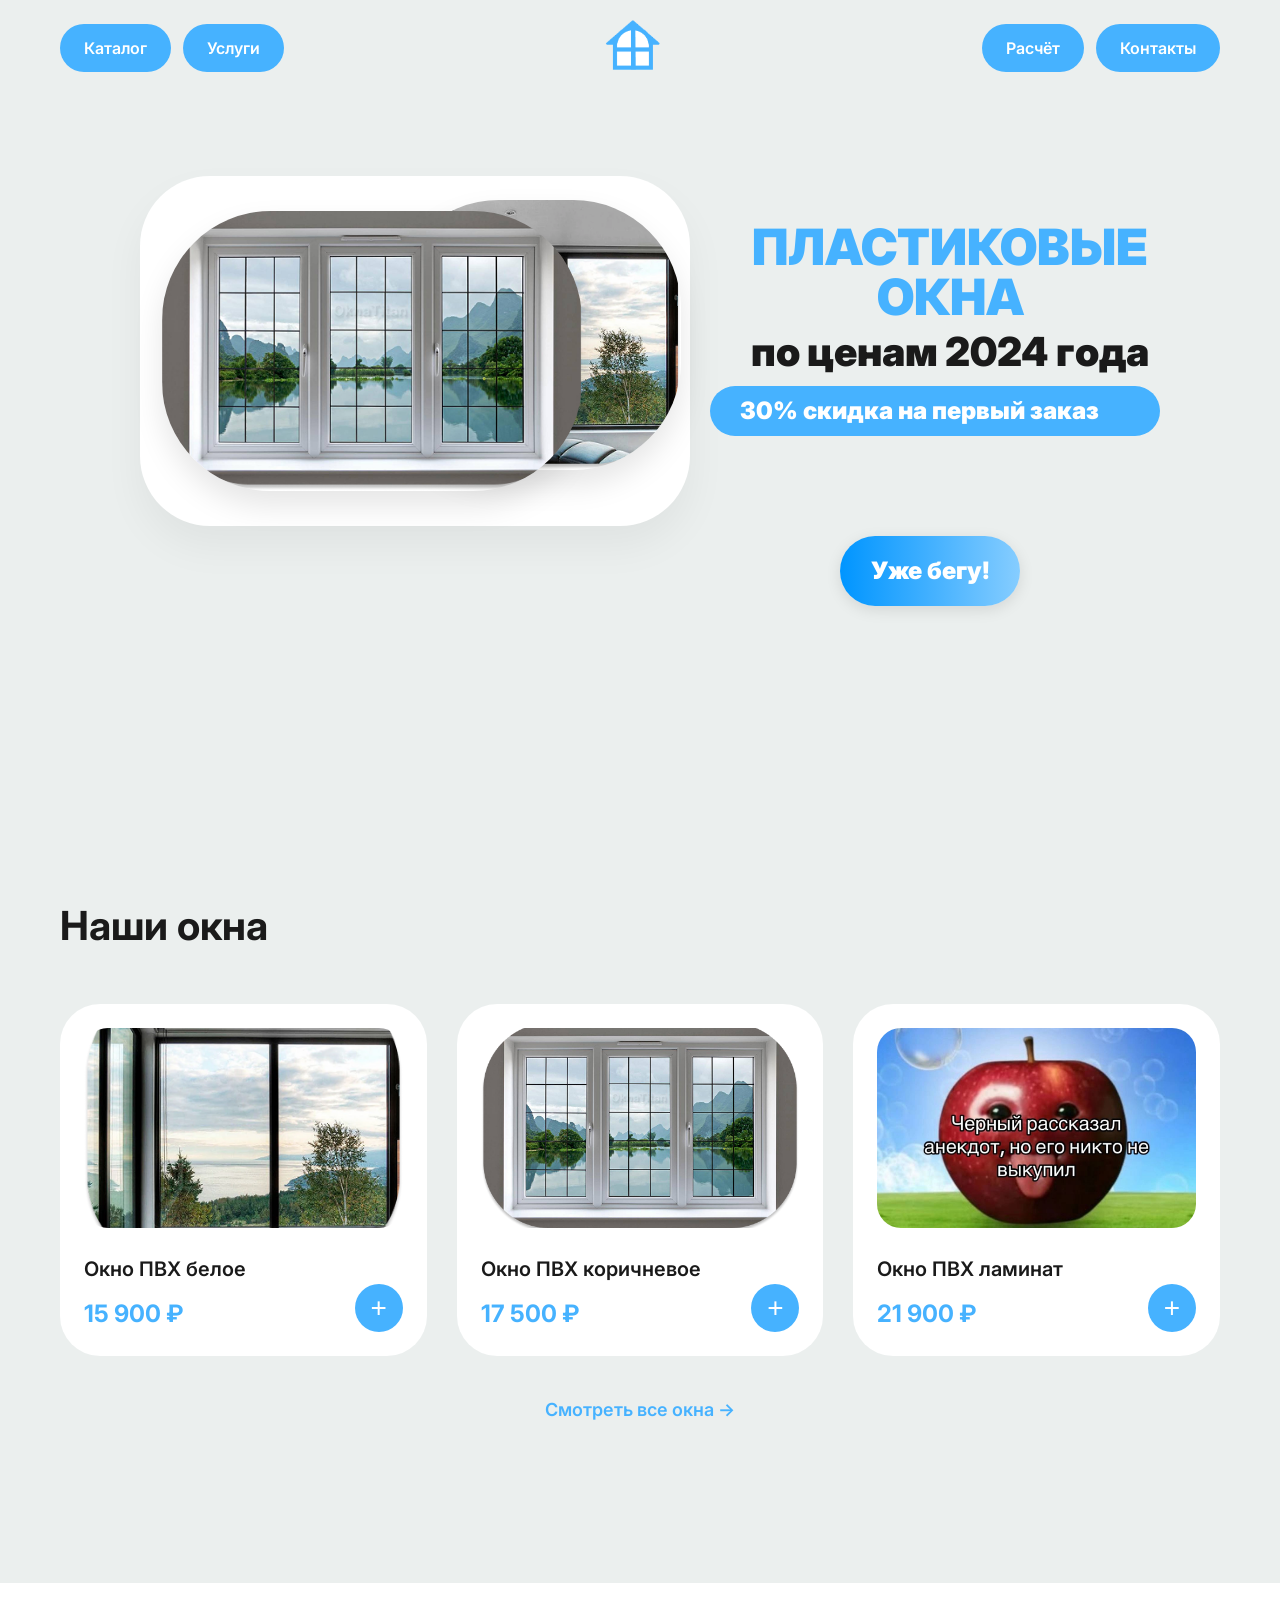
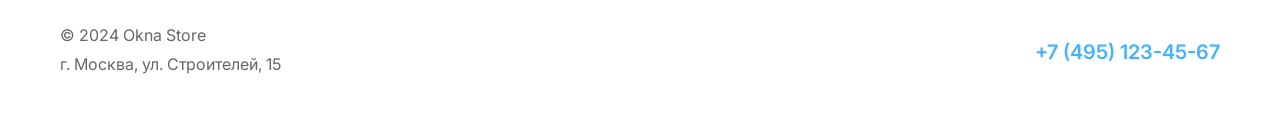
==== index.html @ 877cb143 "feat: fucking frontend" ====
<!DOCTYPE html>
<html lang="ru">
<head>
    <meta charset="UTF-8">
    <meta name="viewport" content="width=device-width, initial-scale=1.0">
    <title>Okna Store - пластиковые окна</title>
    <link rel="preconnect" href="https://fonts.googleapis.com">
    <link rel="preconnect" href="https://fonts.gstatic.com" crossorigin>
    <link href="https://fonts.googleapis.com/css2?family=Inter:wght@400;600;700&display=swap" rel="stylesheet">
    <link rel="stylesheet" href="css/style.css">
</head>
<body>
    <div class="page">
        <!-- Шапка сайта -->
        <header class="header">
            <div class="container">
                <nav class="nav">
                    <div class="nav-left">
                        <a href="/catalog.html" class="nav-btn">Каталог</a>
                        <a href="/services.html" class="nav-btn">Услуги</a>
                    </div>

                    <div class="logo">
                        <img src="images/logo.png" alt="Okna Store">
                    </div>

                    <div class="nav-right">
                        <a href="/calculator.html" class="nav-btn">Расчёт</a>
                        <a href="/contacts.html" class="nav-btn">Контакты</a>
                    </div>
                </nav>
            </div>
        </header>

<main>
    <!-- Первый экран -->
    <section class="hero">
        <div class="container">
            <!-- Белый контейнер с фото -->
            <div class="hero-content">
                <div class="hero-images">
                    <div class="image-stack">
                        <img src="images/window-2.jpg" alt="Окно" class="image image-front">
                        <img src="images/window-1.jpg" alt="Окно интерьер" class="image image-back">
                    </div>
                </div>
            </div>

            <!-- Невидимый блок для текста -->
                <div class="hero-text">
                    <h1 class="hero-title">ПЛАСТИКОВЫЕ<br>ОКНА</h1>
                    <p class="hero-subtitle">по ценам 2024 года</p>
                </div>

                <!-- Отдельный блок для кнопки -->
                    <div class="promo-block">
                        <div class="promo-badge">30% скидка на первый заказ</div>
                </div>
                    <a href="#" class="promo-btn">Уже бегу!</a>
            </div>
    </section>

            <!-- Каталог товаров -->
            <section class="catalog">
                <div class="container">
                    <h2 class="section-title">Наши окна</h2>

                    <div class="catalog-grid">
                        <!-- Карточка 1 -->
                        <div class="product-card">
                            <img src="images/window-1.jpg" alt="Окно 1" class="product-img">
                            <h3 class="product-title">Окно ПВХ белое</h3>
                            <p class="product-price">15 900 ₽</p>
                            <button class="product-add">+</button>
                        </div>

                        <!-- Карточка 2 -->
                        <div class="product-card">
                            <img src="images/window-2.jpg" alt="Окно 2" class="product-img">
                            <h3 class="product-title">Окно ПВХ коричневое</h3>
                            <p class="product-price">17 500 ₽</p>
                            <button class="product-add">+</button>
                        </div>

                        <!-- Карточка 3 -->
                        <div class="product-card">
                            <img src="images/window-3.jpg" alt="Окно 3" class="product-img">
                            <h3 class="product-title">Окно ПВХ ламинат</h3>
                            <p class="product-price">21 900 ₽</p>
                            <button class="product-add">+</button>
                        </div>
                    </div>

                    <div class="catalog-footer">
                        <a href="/catalog" class="btn-link">Смотреть все окна →</a>
                    </div>
                </div>
            </section>
        </main>

        <!-- Подвал -->
        <footer class="footer">
            <div class="container">
                <div class="footer-content">
                    <div class="footer-info">
                        <p>© 2024 Okna Store</p>
                        <p>г. Москва, ул. Строителей, 15</p>
                    </div>
                    <div class="footer-phone">
                        <a href="tel:+74951234567">+7 (495) 123-45-67</a>
                    </div>
                </div>
            </div>
        </footer>
    </div>

    <script src="js/main.js"></script>
</body>
</html>
---- css/style.css ----
/* Основные переменные */
:root {
    --bg-color: #EBEFEE;
    --accent: #46B2FF;
    --text: #1A1A1A;
    --white: #FFFFFF;
    --gray-light: #F5F5F5;

    --border-radius-lg: 40px;
    --border-radius-md: 24px;
    --border-radius-sm: 16px;

    --font-main: 'Inter', sans-serif;
}

/* Базовые сбросы */
* {
    margin: 0;
    padding: 0;
    box-sizing: border-box;
}

body {
    font-family: var(--font-main);
    background-color: var(--bg-color);
    color: var(--text);
    line-height: 1.5;
}

.container {
    max-width: 1200px;
    margin: 0 auto;
    padding: 0 20px;
}

/* Шапка */
.header {
    padding: 20px 0;
}

.nav {
    display: flex;
    align-items: center;
    justify-content: space-between;
    gap: 40px;
}

.nav-left, .nav-right {
    display: flex;
    gap: 12px;
}

.nav-btn {
    background: var(--accent);
    color: white;
    text-decoration: none;
    padding: 12px 24px;
    border-radius: 100px;
    font-weight: 600;
    font-size: 16px;
    transition: opacity 0.2s;
}

.nav-btn:hover {
    opacity: 0.9;
}

.logo img {
    height: 50px;
    width: auto;
}

/* Активная кнопка навигации */
.nav-btn.active {
    background: #2a8ad4;
    box-shadow: 0 4px 10px rgba(70, 178, 255, 0.3);
}

/* ========== ПЕРВЫЙ ЭКРАН (исправленный) ========== */
.hero {
    padding: 60px 0;
    position: relative;
    overflow: hidden;
}

.hero .container {
    position: relative;
    display: flex;
    justify-content: space-between;
    align-items: center;
    min-height: 600px;
}

/* Белый контейнер для фото */
.hero-content {
    position: absolute;
    right: 550px;
    top: 20px;
    width: 683px;
    height: 411px;
    background: var(--white);
    border-radius: 86px;
    padding: 0;
    display: flex;
    align-items: center;
    justify-content: center;
    box-shadow: 0 20px 40px rgba(0,0,0,0.05);
}

/* Блок с фото */
.hero-images {
    position: relative;
    width: 100%;
    height: 100%;
}

.image-stack {
    position: relative;
    width: 100%;
    height: 100%;

}

.image {
    position: absolute;
    border-radius: 109px;
    object-fit: cover;
    box-shadow: 0 15px 30px rgba(0,0,0,0.1);
}

/* Верхнее фото */
.image-front {
    width: 519px;
    height: 339px;
    top: 50%;
    left: 65%;
    transform: translate(-80%, -50%);
    z-index: 2;
    border-radius: 109px;
}

/* Нижнее фото */
.image-back {
    width: 358px;
    height: 333px;
    top: 30%;
    left: 35%;
    transform: translate(20%, -30%);
    z-index: 1;
    border-radius: 108px;
}

/* Текстовая часть */
.hero-text {
    position: absolute;
    right: -10px;
    top: 20%; /* Изменил с 50% на 30% чтобы поднять выше */
    transform: translateY(-30%); /* Соответственно меняем transform */
    width: 600px;
    display: flex;
    flex-direction: column;
    align-items: center; /* По центру невидимого контейнера */
    text-align: center
}

.hero-title {
    font-family: 'Inter', sans-serif;
    font-weight: 900;
    font-size: 50px !important; /* Пиздатый большой шрифт */
    line-height: 1;
    color: var(--accent);
    margin-bottom: 10px;
    text-transform: uppercase;
    width: 100%;
    white-space: nowrap; /* В одну строку */
}

.hero-subtitle {
    font-family: 'Inter', sans-serif;
    font-weight: 900;
    font-size: 40px !important; /* Принудительно */
    line-height: 1;
    color: var(--text);
    margin-bottom: 30px;
    width: 100%;
}

.promo-block {
    position: absolute;
    right: 80px; /* Теперь работает! */
    top: 230px; /* Подвинь как хочешь */
    background: var(--accent);
    border-radius: 74px;
    padding: 0 30px;
    display: flex;
    align-items: center;
    justify-content: space-between;
    width: 539px;
    height: 56px;
}
.promo-badge {
    color: white;
    font-family: 'Inter', sans-serif;
    font-weight: 900;
    font-size: 32px;
    line-height: 1;
    white-space: nowrap;
}

.promo-btn {
    position: absolute;  /* ← ЭТО ДОБАВИТЬ! */
    display: flex;
    align-items: center;
    justify-content: center;
    background: linear-gradient(90deg, #0095FF 0%, #46B2FF 53%, #86CDFF 100%);
    color: white;
    text-decoration: none;
    width: 233px;
    height: 87px;
    border-radius: 62.5px;
    font-family: 'Inter', sans-serif;
    font-weight: 900;
    font-size: 32px;
    line-height: 1;
    margin-right: -30px;
    transition: all 0.3s ease;
    box-shadow: 0 4px 15px rgba(0,0,0,0.1);
    right: 250px;  /* Значение в пикселях, а не в процентах */
    top: 380px;   /* Добавь и top чтобы двигать по вертикали */
}

.promo-btn:hover {
    transform: scale(1.02);
    box-shadow: 0 6px 20px rgba(70, 178, 255, 0.3);
}

/* ========== КАТАЛОГ ========== */
.catalog {
    padding: 80px 0;
}

.section-title {
    font-size: 40px;
    font-weight: 700;
    margin-bottom: 48px;
}

.catalog-grid {
    display: grid;
    grid-template-columns: repeat(3, 1fr);
    gap: 30px;
    margin-bottom: 40px;
}

/* Карточка товара */
.product-card {
    background: white;
    border-radius: var(--border-radius-lg);
    padding: 24px;
    position: relative;
    transition: transform 0.2s;
}

.product-card:hover {
    transform: translateY(-5px);
}

.product-img {
    width: 100%;
    height: 200px;
    object-fit: cover;
    border-radius: var(--border-radius-md);
    margin-bottom: 20px;
}

.product-title {
    font-size: 20px;
    font-weight: 600;
    margin-bottom: 12px;
}

.product-price {
    font-size: 24px;
    font-weight: 700;
    color: var(--accent);
    margin-bottom: 0;
}

.product-add {
    position: absolute;
    bottom: 24px;
    right: 24px;
    width: 48px;
    height: 48px;
    border-radius: 50%;
    background: var(--accent);
    color: white;
    border: none;
    font-size: 28px;
    font-weight: 400;
    cursor: pointer;
    display: flex;
    align-items: center;
    justify-content: center;
    transition: background 0.2s;
}

.product-add:hover {
    background: #2a8ad4;
}

.catalog-footer {
    text-align: center;
}

.btn-link {
    color: var(--accent);
    text-decoration: none;
    font-weight: 600;
    font-size: 18px;
}

/* ========== ФИЛЬТРЫ ========== */
.filters {
    background: white;
    border-radius: var(--border-radius-lg);
    padding: 30px;
    margin-bottom: 40px;
}

.filters-grid {
    display: grid;
    grid-template-columns: repeat(auto-fit, minmax(250px, 1fr));
    gap: 30px;
}

.filter-group {
    display: flex;
    flex-direction: column;
    gap: 15px;
}

.filter-label {
    font-weight: 600;
    font-size: 18px;
}

.filter-options {
    display: flex;
    flex-direction: column;
    gap: 10px;
}

.filter-checkbox {
    display: flex;
    align-items: center;
    gap: 10px;
    cursor: pointer;
}

.filter-checkbox input[type="checkbox"] {
    width: 20px;
    height: 20px;
    accent-color: var(--accent);
}

.price-range {
    display: flex;
    flex-direction: column;
    gap: 15px;
}

.price-slider {
    width: 100%;
    height: 5px;
    -webkit-appearance: none;
    background: var(--bg-color);
    border-radius: 5px;
}

.price-slider::-webkit-slider-thumb {
    -webkit-appearance: none;
    width: 20px;
    height: 20px;
    background: var(--accent);
    border-radius: 50%;
    cursor: pointer;
}

.price-values {
    display: flex;
    justify-content: space-between;
    font-weight: 600;
}

/* ========== УСЛУГИ ========== */
.services-grid {
    display: grid;
    grid-template-columns: repeat(auto-fit, minmax(280px, 1fr));
    gap: 30px;
    margin: 50px 0;
}

.service-card {
    background: white;
    border-radius: var(--border-radius-lg);
    padding: 40px 30px;
    text-align: center;
    transition: transform 0.3s;
}

.service-card:hover {
    transform: translateY(-10px);
}

.service-icon {
    font-size: 64px;
    margin-bottom: 20px;
}

.service-title {
    font-size: 24px;
    font-weight: 700;
    margin-bottom: 15px;
}

.service-desc {
    color: #666;
    margin-bottom: 25px;
    line-height: 1.6;
}

.service-btn {
    background: var(--accent);
    color: white;
    border: none;
    padding: 12px 30px;
    border-radius: 100px;
    font-weight: 600;
    cursor: pointer;
    transition: opacity 0.2s;
}

.service-btn:hover {
    opacity: 0.9;
}

/* ========== ПРЕИМУЩЕСТВА ========== */
.advantages {
    margin: 80px 0;
}

.advantages-grid {
    display: grid;
    grid-template-columns: repeat(auto-fit, minmax(250px, 1fr));
    gap: 40px;
    margin-top: 40px;
}

.advantage-item {
    text-align: center;
}

.advantage-number {
    font-size: 72px;
    font-weight: 700;
    color: var(--accent);
    opacity: 0.3;
    line-height: 1;
    margin-bottom: 20px;
}

.advantage-item h3 {
    font-size: 24px;
    margin-bottom: 10px;
}

.advantage-item p {
    color: #666;
}

/* ========== ЗАГОЛОВКИ СТРАНИЦ ========== */
.page-title {
    font-size: 48px;
    font-weight: 700;
    margin-bottom: 20px;
    color: var(--text);
}

.page-subtitle {
    font-size: 24px;
    color: #666;
    margin-bottom: 40px;
}

/* ========== ФОРМА ЗАКАЗА ========== */
.order-form {
    position: fixed;
    top: 0;
    left: 0;
    right: 0;
    bottom: 0;
    background: rgba(0, 0, 0, 0.5);
    display: flex;
    align-items: center;
    justify-content: center;
    z-index: 1000;
}

.order-card {
    background: white;
    border-radius: var(--border-radius-lg);
    padding: 40px;
    max-width: 500px;
    width: 90%;
    position: relative;
}

.order-title {
    font-size: 32px;
    font-weight: 700;
    margin-bottom: 10px;
}

.order-subtitle {
    color: #666;
    margin-bottom: 30px;
}

.close-btn {
    position: absolute;
    top: 20px;
    right: 20px;
    background: none;
    border: none;
    font-size: 32px;
    cursor: pointer;
    color: #999;
}

.close-btn:hover {
    color: var(--text);
}

/* ========== КОНТАКТЫ ========== */
.contacts-grid {
    display: grid;
    grid-template-columns: 1fr 1fr;
    gap: 40px;
    margin: 40px 0;
}

.contacts-info {
    display: flex;
    flex-direction: column;
    gap: 30px;
}

.info-card {
    background: white;
    border-radius: var(--border-radius-lg);
    padding: 30px;
}

.info-card h2 {
    font-size: 24px;
    margin-bottom: 20px;
}

.info-card p {
    margin-bottom: 15px;
    display: flex;
    align-items: center;
    gap: 10px;
}

.info-card a {
    color: var(--accent);
    text-decoration: none;
}

.info-card a:hover {
    text-decoration: underline;
}

/* ========== ФОРМЫ ========== */
.contact-form {
    background: white;
    border-radius: var(--border-radius-lg);
    padding: 30px;
}

.form-row {
    margin-bottom: 20px;
}

.form-input,
.form-textarea,
.form-select {
    width: 100%;
    padding: 15px;
    border: 2px solid var(--bg-color);
    border-radius: var(--border-radius-md);
    font-family: var(--font-main);
    font-size: 16px;
    transition: border-color 0.2s;
}

.form-input:focus,
.form-textarea:focus,
.form-select:focus {
    outline: none;
    border-color: var(--accent);
}

.form-textarea {
    resize: vertical;
    min-height: 100px;
}

.submit-btn {
    background: var(--accent);
    color: white;
    border: none;
    padding: 15px 40px;
    border-radius: 100px;
    font-weight: 600;
    font-size: 16px;
    cursor: pointer;
    width: 100%;
    transition: opacity 0.2s;
}

.submit-btn:hover {
    opacity: 0.9;
}

/* ========== КАЛЬКУЛЯТОР ========== */
.calculator-card {
    background: white;
    border-radius: var(--border-radius-lg);
    padding: 40px;
    max-width: 800px;
    margin: 40px auto;
}

.calculator-title {
    font-size: 36px;
    font-weight: 700;
    margin-bottom: 40px;
    text-align: center;
}

.calculator-form {
    display: flex;
    flex-direction: column;
    gap: 30px;
}

.form-grid {
    display: grid;
    grid-template-columns: repeat(2, 1fr);
    gap: 20px;
}

.full-width {
    grid-column: span 2;
}

.options-grid {
    display: grid;
    grid-template-columns: repeat(auto-fit, minmax(200px, 1fr));
    gap: 15px;
}

.option-checkbox {
    display: flex;
    align-items: center;
    gap: 10px;
    cursor: pointer;
}

.calculator-result {
    background: var(--bg-color);
    border-radius: var(--border-radius-md);
    padding: 30px;
    display: flex;
    justify-content: space-between;
    align-items: center;
    flex-wrap: wrap;
    gap: 20px;
}

.result-price {
    display: flex;
    flex-direction: column;
}

.result-label {
    font-size: 18px;
    color: #666;
}

.result-value {
    font-size: 48px;
    font-weight: 700;
    color: var(--accent);
}

.result-btn {
    background: var(--accent);
    color: white;
    border: none;
    padding: 15px 40px;
    border-radius: 100px;
    font-weight: 600;
    font-size: 18px;
    cursor: pointer;
    transition: opacity 0.2s;
}

.result-btn:hover {
    opacity: 0.9;
}

/* ========== ПОДВАЛ ========== */
.footer {
    background: var(--white);
    padding: 40px 0;
    margin-top: 80px;
}

.footer-content {
    display: flex;
    justify-content: space-between;
    align-items: center;
}

.footer-info p {
    margin-bottom: 5px;
    color: #666;
}

.footer-phone a {
    color: var(--accent);
    text-decoration: none;
    font-size: 20px;
    font-weight: 600;
}

/* ========== АДАПТИВНОСТЬ ========== */
@media (max-width: 1400px) {
    .hero-content {
        width: 550px;
        height: 350px;
        border-radius: 70px;
    }

    .image-front {
        width: 420px;
        height: 280px;
    }

    .image-back {
        width: 290px;
        height: 270px;
    }

    .hero-title {
        font-size: 32px;
    }

    .hero-subtitle {
        font-size: 44px;
    }

    .promo-block {
        width: 450px;
        height: 50px;
    }

    .promo-badge {
        font-size: 24px;
    }

    .promo-btn {
        width: 180px;
        height: 70px;
        font-size: 24px;
    }
}

@media (max-width: 1024px) {
    .hero .container {
        flex-direction: column;
        align-items: flex-start;
    }

    .hero-content {
        position: relative;
        left: 0;
        top: 0;
        width: 100%;
        height: auto;
        aspect-ratio: 683/411;
        margin-bottom: 30px;
    }

    .hero-text {
        position: relative;
        right: auto;
        top: auto;
        transform: none;
        text-align: center;
        width: 100%;
    }

    .promo-block {
        margin: 0 auto;
    }
}

@media (max-width: 768px) {
    .contacts-grid,
    .form-grid {
        grid-template-columns: 1fr;
    }

    .full-width {
        grid-column: span 1;
    }

    .calculator-result {
        flex-direction: column;
        text-align: center;
    }

    .page-title {
        font-size: 36px;
    }

    .page-subtitle {
        font-size: 20px;
    }

    .catalog-grid {
        grid-template-columns: 1fr;
    }

    .nav {
        flex-wrap: wrap;
        justify-content: center;
    }

    .image-front {
        width: 80%;
        height: auto;
    }

    .image-back {
        width: 60%;
        height: auto;
    }

    .hero-title {
        font-size: 28px;
    }

    .hero-subtitle {
        font-size: 36px;
        white-space: normal;
    }

    .promo-block {
        width: 100%;
        flex-direction: column;
        height: auto;
        padding: 20px;
        border-radius: 50px;
    }

    .promo-badge {
        font-size: 20px;
        margin-bottom: 15px;
        text-align: center;
    }

    .promo-btn {
        width: 100%;
        height: 60px;
        font-size: 20px;
        margin-right: 0;
    }
}
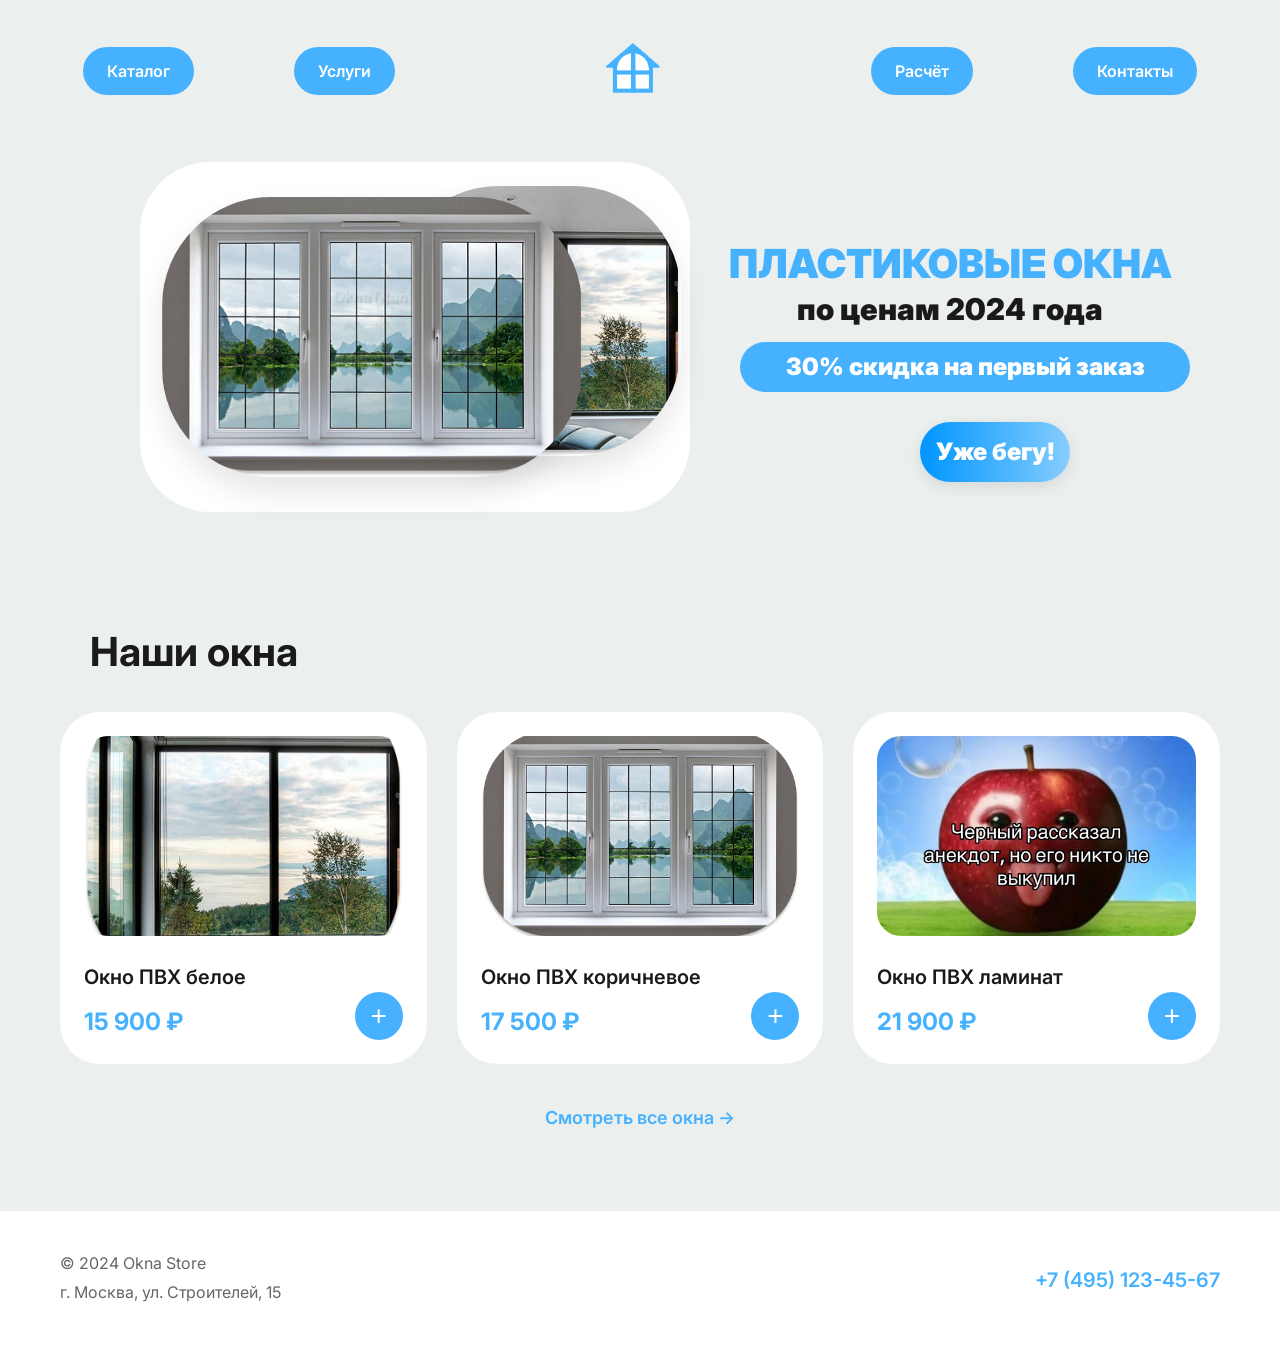
==== commit 4f1ea693: "feat: index page" ====
--- a/index.html
+++ b/index.html
@@ -48,7 +48,7 @@
 
             <!-- Невидимый блок для текста -->
                 <div class="hero-text">
-                    <h1 class="hero-title">ПЛАСТИКОВЫЕ<br>ОКНА</h1>
+                    <h1 class="hero-title">ПЛАСТИКОВЫЕ ОКНА</h1>
                     <p class="hero-subtitle">по ценам 2024 года</p>
                 </div>
 
--- a/css/style.css
+++ b/css/style.css
@@ -43,11 +43,12 @@
     align-items: center;
     justify-content: space-between;
     gap: 40px;
+    padding: 2%;
 }
 
 .nav-left, .nav-right {
     display: flex;
-    gap: 12px;
+    gap: 100px;
 }
 
 .nav-btn {
@@ -78,7 +79,6 @@
 
 /* ========== ПЕРВЫЙ ЭКРАН (исправленный) ========== */
 .hero {
-    padding: 60px 0;
     position: relative;
     overflow: hidden;
 }
@@ -88,7 +88,7 @@
     display: flex;
     justify-content: space-between;
     align-items: center;
-    min-height: 600px;
+    min-height: 450px;
 }
 
 /* Белый контейнер для фото */
@@ -104,7 +104,7 @@
     display: flex;
     align-items: center;
     justify-content: center;
-    box-shadow: 0 20px 40px rgba(0,0,0,0.05);
+
 }
 
 /* Блок с фото */
@@ -154,7 +154,7 @@
 .hero-text {
     position: absolute;
     right: -10px;
-    top: 20%; /* Изменил с 50% на 30% чтобы поднять выше */
+    top: 30%;
     transform: translateY(-30%); /* Соответственно меняем transform */
     width: 600px;
     display: flex;
@@ -164,9 +164,10 @@
 }
 
 .hero-title {
+    align-items: center;
     font-family: 'Inter', sans-serif;
     font-weight: 900;
-    font-size: 50px !important; /* Пиздатый большой шрифт */
+    font-size: 40px !important; /* Пиздатый большой шрифт */
     line-height: 1;
     color: var(--accent);
     margin-bottom: 10px;
@@ -178,7 +179,7 @@
 .hero-subtitle {
     font-family: 'Inter', sans-serif;
     font-weight: 900;
-    font-size: 40px !important; /* Принудительно */
+    font-size: 30px !important; /* Принудительно */
     line-height: 1;
     color: var(--text);
     margin-bottom: 30px;
@@ -187,22 +188,21 @@
 
 .promo-block {
     position: absolute;
-    right: 80px; /* Теперь работает! */
-    top: 230px; /* Подвинь как хочешь */
+    right: 50px; /* Теперь работает! */
+
     background: var(--accent);
     border-radius: 74px;
-    padding: 0 30px;
-    display: flex;
-    align-items: center;
-    justify-content: space-between;
-    width: 539px;
-    height: 56px;
+    padding: 0 40px;
+    display: flex;
+    align-items: center;
+    justify-content: center;
+    height: 50px;
 }
 .promo-badge {
     color: white;
     font-family: 'Inter', sans-serif;
     font-weight: 900;
-    font-size: 32px;
+    font-size: 26px;
     line-height: 1;
     white-space: nowrap;
 }
@@ -215,8 +215,8 @@
     background: linear-gradient(90deg, #0095FF 0%, #46B2FF 53%, #86CDFF 100%);
     color: white;
     text-decoration: none;
-    width: 233px;
-    height: 87px;
+    width: 200px;
+    height: 80px;
     border-radius: 62.5px;
     font-family: 'Inter', sans-serif;
     font-weight: 900;
@@ -225,8 +225,8 @@
     margin-right: -30px;
     transition: all 0.3s ease;
     box-shadow: 0 4px 15px rgba(0,0,0,0.1);
-    right: 250px;  /* Значение в пикселях, а не в процентах */
-    top: 380px;   /* Добавь и top чтобы двигать по вертикали */
+    right: 200px;  /* Значение в пикселях, а не в процентах */
+    top: 280px;   /* Добавь и top чтобы двигать по вертикали */
 }
 
 .promo-btn:hover {
@@ -235,14 +235,11 @@
 }
 
 /* ========== КАТАЛОГ ========== */
-.catalog {
-    padding: 80px 0;
-}
 
 .section-title {
     font-size: 40px;
     font-weight: 700;
-    margin-bottom: 48px;
+    padding: 30px;
 }
 
 .catalog-grid {
@@ -784,8 +781,8 @@
     }
 
     .promo-btn {
-        width: 180px;
-        height: 70px;
+        width: 150px;
+        height: 60px;
         font-size: 24px;
     }
 }
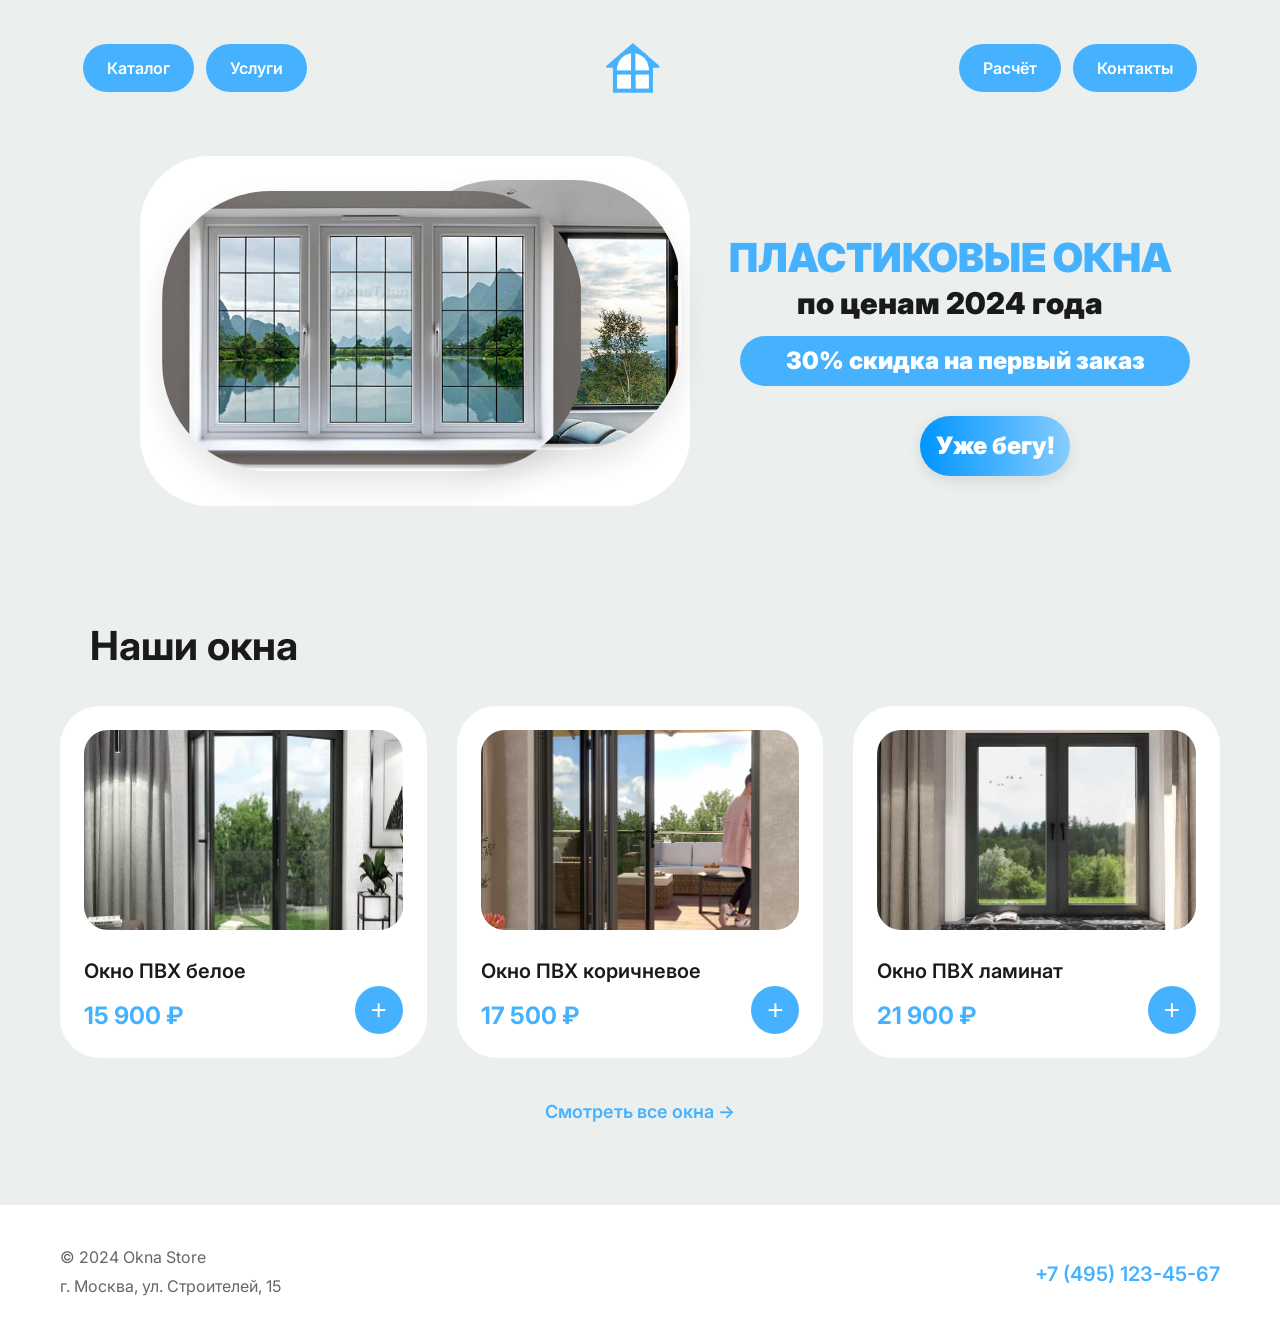
==== commit 1647a74e: "feat: base update images" ====
--- a/index.html
+++ b/index.html
@@ -68,7 +68,7 @@
                     <div class="catalog-grid">
                         <!-- Карточка 1 -->
                         <div class="product-card">
-                            <img src="images/window-1.jpg" alt="Окно 1" class="product-img">
+                            <img src="images/window-6.jpg" alt="Окно 1" class="product-img">
                             <h3 class="product-title">Окно ПВХ белое</h3>
                             <p class="product-price">15 900 ₽</p>
                             <button class="product-add">+</button>
@@ -76,7 +76,7 @@
 
                         <!-- Карточка 2 -->
                         <div class="product-card">
-                            <img src="images/window-2.jpg" alt="Окно 2" class="product-img">
+                            <img src="images/window-7.jpg" alt="Окно 2" class="product-img">
                             <h3 class="product-title">Окно ПВХ коричневое</h3>
                             <p class="product-price">17 500 ₽</p>
                             <button class="product-add">+</button>
@@ -92,7 +92,7 @@
                     </div>
 
                     <div class="catalog-footer">
-                        <a href="/catalog" class="btn-link">Смотреть все окна →</a>
+                        <a href="/catalog.html" class="btn-link">Смотреть все окна →</a>
                     </div>
                 </div>
             </section>
--- a/css/style.css
+++ b/css/style.css
@@ -1,448 +1,21 @@
-/* Основные переменные */
-:root {
-    --bg-color: #EBEFEE;
-    --accent: #46B2FF;
-    --text: #1A1A1A;
-    --white: #FFFFFF;
-    --gray-light: #F5F5F5;
+/* ========== MAIN STYLE.CSS ========== */
+/* Импорт всех модулей */
 
-    --border-radius-lg: 40px;
-    --border-radius-md: 24px;
-    --border-radius-sm: 16px;
+@import url('base.css');
+@import url('header.css');
+@import url('hero.css');
+@import url('catalog.css');
+@import url('calculator.css');
+@import url('contacts.css');
+@import url('services.css');
+@import url('forms.css');
+@import url('order-form.css');
+@import url('footer.css');
+@import url('responsive.css');
+@import url('utilities.css');
 
-    --font-main: 'Inter', sans-serif;
-}
-
-/* Базовые сбросы */
-* {
-    margin: 0;
-    padding: 0;
-    box-sizing: border-box;
-}
-
-body {
-    font-family: var(--font-main);
-    background-color: var(--bg-color);
-    color: var(--text);
-    line-height: 1.5;
-}
-
-.container {
-    max-width: 1200px;
-    margin: 0 auto;
-    padding: 0 20px;
-}
-
-/* Шапка */
-.header {
-    padding: 20px 0;
-}
-
-.nav {
-    display: flex;
-    align-items: center;
-    justify-content: space-between;
-    gap: 40px;
-    padding: 2%;
-}
-
-.nav-left, .nav-right {
-    display: flex;
-    gap: 100px;
-}
-
-.nav-btn {
-    background: var(--accent);
-    color: white;
-    text-decoration: none;
-    padding: 12px 24px;
-    border-radius: 100px;
-    font-weight: 600;
-    font-size: 16px;
-    transition: opacity 0.2s;
-}
-
-.nav-btn:hover {
-    opacity: 0.9;
-}
-
-.logo img {
-    height: 50px;
-    width: auto;
-}
-
-/* Активная кнопка навигации */
-.nav-btn.active {
-    background: #2a8ad4;
-    box-shadow: 0 4px 10px rgba(70, 178, 255, 0.3);
-}
-
-/* ========== ПЕРВЫЙ ЭКРАН (исправленный) ========== */
-.hero {
-    position: relative;
-    overflow: hidden;
-}
-
-.hero .container {
-    position: relative;
-    display: flex;
-    justify-content: space-between;
-    align-items: center;
-    min-height: 450px;
-}
-
-/* Белый контейнер для фото */
-.hero-content {
-    position: absolute;
-    right: 550px;
-    top: 20px;
-    width: 683px;
-    height: 411px;
-    background: var(--white);
-    border-radius: 86px;
-    padding: 0;
-    display: flex;
-    align-items: center;
-    justify-content: center;
-
-}
-
-/* Блок с фото */
-.hero-images {
-    position: relative;
-    width: 100%;
-    height: 100%;
-}
-
-.image-stack {
-    position: relative;
-    width: 100%;
-    height: 100%;
-
-}
-
-.image {
-    position: absolute;
-    border-radius: 109px;
-    object-fit: cover;
-    box-shadow: 0 15px 30px rgba(0,0,0,0.1);
-}
-
-/* Верхнее фото */
-.image-front {
-    width: 519px;
-    height: 339px;
-    top: 50%;
-    left: 65%;
-    transform: translate(-80%, -50%);
-    z-index: 2;
-    border-radius: 109px;
-}
-
-/* Нижнее фото */
-.image-back {
-    width: 358px;
-    height: 333px;
-    top: 30%;
-    left: 35%;
-    transform: translate(20%, -30%);
-    z-index: 1;
-    border-radius: 108px;
-}
-
-/* Текстовая часть */
-.hero-text {
-    position: absolute;
-    right: -10px;
-    top: 30%;
-    transform: translateY(-30%); /* Соответственно меняем transform */
-    width: 600px;
-    display: flex;
-    flex-direction: column;
-    align-items: center; /* По центру невидимого контейнера */
-    text-align: center
-}
-
-.hero-title {
-    align-items: center;
-    font-family: 'Inter', sans-serif;
-    font-weight: 900;
-    font-size: 40px !important; /* Пиздатый большой шрифт */
-    line-height: 1;
-    color: var(--accent);
-    margin-bottom: 10px;
-    text-transform: uppercase;
-    width: 100%;
-    white-space: nowrap; /* В одну строку */
-}
-
-.hero-subtitle {
-    font-family: 'Inter', sans-serif;
-    font-weight: 900;
-    font-size: 30px !important; /* Принудительно */
-    line-height: 1;
-    color: var(--text);
-    margin-bottom: 30px;
-    width: 100%;
-}
-
-.promo-block {
-    position: absolute;
-    right: 50px; /* Теперь работает! */
-
-    background: var(--accent);
-    border-radius: 74px;
-    padding: 0 40px;
-    display: flex;
-    align-items: center;
-    justify-content: center;
-    height: 50px;
-}
-.promo-badge {
-    color: white;
-    font-family: 'Inter', sans-serif;
-    font-weight: 900;
-    font-size: 26px;
-    line-height: 1;
-    white-space: nowrap;
-}
-
-.promo-btn {
-    position: absolute;  /* ← ЭТО ДОБАВИТЬ! */
-    display: flex;
-    align-items: center;
-    justify-content: center;
-    background: linear-gradient(90deg, #0095FF 0%, #46B2FF 53%, #86CDFF 100%);
-    color: white;
-    text-decoration: none;
-    width: 200px;
-    height: 80px;
-    border-radius: 62.5px;
-    font-family: 'Inter', sans-serif;
-    font-weight: 900;
-    font-size: 32px;
-    line-height: 1;
-    margin-right: -30px;
-    transition: all 0.3s ease;
-    box-shadow: 0 4px 15px rgba(0,0,0,0.1);
-    right: 200px;  /* Значение в пикселях, а не в процентах */
-    top: 280px;   /* Добавь и top чтобы двигать по вертикали */
-}
-
-.promo-btn:hover {
-    transform: scale(1.02);
-    box-shadow: 0 6px 20px rgba(70, 178, 255, 0.3);
-}
-
-/* ========== КАТАЛОГ ========== */
-
-.section-title {
-    font-size: 40px;
-    font-weight: 700;
-    padding: 30px;
-}
-
-.catalog-grid {
-    display: grid;
-    grid-template-columns: repeat(3, 1fr);
-    gap: 30px;
-    margin-bottom: 40px;
-}
-
-/* Карточка товара */
-.product-card {
-    background: white;
-    border-radius: var(--border-radius-lg);
-    padding: 24px;
-    position: relative;
-    transition: transform 0.2s;
-}
-
-.product-card:hover {
-    transform: translateY(-5px);
-}
-
-.product-img {
-    width: 100%;
-    height: 200px;
-    object-fit: cover;
-    border-radius: var(--border-radius-md);
-    margin-bottom: 20px;
-}
-
-.product-title {
-    font-size: 20px;
-    font-weight: 600;
-    margin-bottom: 12px;
-}
-
-.product-price {
-    font-size: 24px;
-    font-weight: 700;
-    color: var(--accent);
-    margin-bottom: 0;
-}
-
-.product-add {
-    position: absolute;
-    bottom: 24px;
-    right: 24px;
-    width: 48px;
-    height: 48px;
-    border-radius: 50%;
-    background: var(--accent);
-    color: white;
-    border: none;
-    font-size: 28px;
-    font-weight: 400;
-    cursor: pointer;
-    display: flex;
-    align-items: center;
-    justify-content: center;
-    transition: background 0.2s;
-}
-
-.product-add:hover {
-    background: #2a8ad4;
-}
-
-.catalog-footer {
-    text-align: center;
-}
-
-.btn-link {
-    color: var(--accent);
-    text-decoration: none;
-    font-weight: 600;
-    font-size: 18px;
-}
-
-/* ========== ФИЛЬТРЫ ========== */
-.filters {
-    background: white;
-    border-radius: var(--border-radius-lg);
-    padding: 30px;
-    margin-bottom: 40px;
-}
-
-.filters-grid {
-    display: grid;
-    grid-template-columns: repeat(auto-fit, minmax(250px, 1fr));
-    gap: 30px;
-}
-
-.filter-group {
-    display: flex;
-    flex-direction: column;
-    gap: 15px;
-}
-
-.filter-label {
-    font-weight: 600;
-    font-size: 18px;
-}
-
-.filter-options {
-    display: flex;
-    flex-direction: column;
-    gap: 10px;
-}
-
-.filter-checkbox {
-    display: flex;
-    align-items: center;
-    gap: 10px;
-    cursor: pointer;
-}
-
-.filter-checkbox input[type="checkbox"] {
-    width: 20px;
-    height: 20px;
-    accent-color: var(--accent);
-}
-
-.price-range {
-    display: flex;
-    flex-direction: column;
-    gap: 15px;
-}
-
-.price-slider {
-    width: 100%;
-    height: 5px;
-    -webkit-appearance: none;
-    background: var(--bg-color);
-    border-radius: 5px;
-}
-
-.price-slider::-webkit-slider-thumb {
-    -webkit-appearance: none;
-    width: 20px;
-    height: 20px;
-    background: var(--accent);
-    border-radius: 50%;
-    cursor: pointer;
-}
-
-.price-values {
-    display: flex;
-    justify-content: space-between;
-    font-weight: 600;
-}
-
-/* ========== УСЛУГИ ========== */
-.services-grid {
-    display: grid;
-    grid-template-columns: repeat(auto-fit, minmax(280px, 1fr));
-    gap: 30px;
-    margin: 50px 0;
-}
-
-.service-card {
-    background: white;
-    border-radius: var(--border-radius-lg);
-    padding: 40px 30px;
-    text-align: center;
-    transition: transform 0.3s;
-}
-
-.service-card:hover {
-    transform: translateY(-10px);
-}
-
-.service-icon {
-    font-size: 64px;
-    margin-bottom: 20px;
-}
-
-.service-title {
-    font-size: 24px;
-    font-weight: 700;
-    margin-bottom: 15px;
-}
-
-.service-desc {
-    color: #666;
-    margin-bottom: 25px;
-    line-height: 1.6;
-}
-
-.service-btn {
-    background: var(--accent);
-    color: white;
-    border: none;
-    padding: 12px 30px;
-    border-radius: 100px;
-    font-weight: 600;
-    cursor: pointer;
-    transition: opacity 0.2s;
-}
-
-.service-btn:hover {
-    opacity: 0.9;
-}
-
-/* ========== ПРЕИМУЩЕСТВА ========== */
+/* ========== ДОПОЛНИТЕЛЬНЫЕ СТИЛИ ========== */
+/* Преимущества (если нужны на всех страницах) */
 .advantages {
     margin: 80px 0;
 }
@@ -474,418 +47,4 @@
 
 .advantage-item p {
     color: #666;
-}
-
-/* ========== ЗАГОЛОВКИ СТРАНИЦ ========== */
-.page-title {
-    font-size: 48px;
-    font-weight: 700;
-    margin-bottom: 20px;
-    color: var(--text);
-}
-
-.page-subtitle {
-    font-size: 24px;
-    color: #666;
-    margin-bottom: 40px;
-}
-
-/* ========== ФОРМА ЗАКАЗА ========== */
-.order-form {
-    position: fixed;
-    top: 0;
-    left: 0;
-    right: 0;
-    bottom: 0;
-    background: rgba(0, 0, 0, 0.5);
-    display: flex;
-    align-items: center;
-    justify-content: center;
-    z-index: 1000;
-}
-
-.order-card {
-    background: white;
-    border-radius: var(--border-radius-lg);
-    padding: 40px;
-    max-width: 500px;
-    width: 90%;
-    position: relative;
-}
-
-.order-title {
-    font-size: 32px;
-    font-weight: 700;
-    margin-bottom: 10px;
-}
-
-.order-subtitle {
-    color: #666;
-    margin-bottom: 30px;
-}
-
-.close-btn {
-    position: absolute;
-    top: 20px;
-    right: 20px;
-    background: none;
-    border: none;
-    font-size: 32px;
-    cursor: pointer;
-    color: #999;
-}
-
-.close-btn:hover {
-    color: var(--text);
-}
-
-/* ========== КОНТАКТЫ ========== */
-.contacts-grid {
-    display: grid;
-    grid-template-columns: 1fr 1fr;
-    gap: 40px;
-    margin: 40px 0;
-}
-
-.contacts-info {
-    display: flex;
-    flex-direction: column;
-    gap: 30px;
-}
-
-.info-card {
-    background: white;
-    border-radius: var(--border-radius-lg);
-    padding: 30px;
-}
-
-.info-card h2 {
-    font-size: 24px;
-    margin-bottom: 20px;
-}
-
-.info-card p {
-    margin-bottom: 15px;
-    display: flex;
-    align-items: center;
-    gap: 10px;
-}
-
-.info-card a {
-    color: var(--accent);
-    text-decoration: none;
-}
-
-.info-card a:hover {
-    text-decoration: underline;
-}
-
-/* ========== ФОРМЫ ========== */
-.contact-form {
-    background: white;
-    border-radius: var(--border-radius-lg);
-    padding: 30px;
-}
-
-.form-row {
-    margin-bottom: 20px;
-}
-
-.form-input,
-.form-textarea,
-.form-select {
-    width: 100%;
-    padding: 15px;
-    border: 2px solid var(--bg-color);
-    border-radius: var(--border-radius-md);
-    font-family: var(--font-main);
-    font-size: 16px;
-    transition: border-color 0.2s;
-}
-
-.form-input:focus,
-.form-textarea:focus,
-.form-select:focus {
-    outline: none;
-    border-color: var(--accent);
-}
-
-.form-textarea {
-    resize: vertical;
-    min-height: 100px;
-}
-
-.submit-btn {
-    background: var(--accent);
-    color: white;
-    border: none;
-    padding: 15px 40px;
-    border-radius: 100px;
-    font-weight: 600;
-    font-size: 16px;
-    cursor: pointer;
-    width: 100%;
-    transition: opacity 0.2s;
-}
-
-.submit-btn:hover {
-    opacity: 0.9;
-}
-
-/* ========== КАЛЬКУЛЯТОР ========== */
-.calculator-card {
-    background: white;
-    border-radius: var(--border-radius-lg);
-    padding: 40px;
-    max-width: 800px;
-    margin: 40px auto;
-}
-
-.calculator-title {
-    font-size: 36px;
-    font-weight: 700;
-    margin-bottom: 40px;
-    text-align: center;
-}
-
-.calculator-form {
-    display: flex;
-    flex-direction: column;
-    gap: 30px;
-}
-
-.form-grid {
-    display: grid;
-    grid-template-columns: repeat(2, 1fr);
-    gap: 20px;
-}
-
-.full-width {
-    grid-column: span 2;
-}
-
-.options-grid {
-    display: grid;
-    grid-template-columns: repeat(auto-fit, minmax(200px, 1fr));
-    gap: 15px;
-}
-
-.option-checkbox {
-    display: flex;
-    align-items: center;
-    gap: 10px;
-    cursor: pointer;
-}
-
-.calculator-result {
-    background: var(--bg-color);
-    border-radius: var(--border-radius-md);
-    padding: 30px;
-    display: flex;
-    justify-content: space-between;
-    align-items: center;
-    flex-wrap: wrap;
-    gap: 20px;
-}
-
-.result-price {
-    display: flex;
-    flex-direction: column;
-}
-
-.result-label {
-    font-size: 18px;
-    color: #666;
-}
-
-.result-value {
-    font-size: 48px;
-    font-weight: 700;
-    color: var(--accent);
-}
-
-.result-btn {
-    background: var(--accent);
-    color: white;
-    border: none;
-    padding: 15px 40px;
-    border-radius: 100px;
-    font-weight: 600;
-    font-size: 18px;
-    cursor: pointer;
-    transition: opacity 0.2s;
-}
-
-.result-btn:hover {
-    opacity: 0.9;
-}
-
-/* ========== ПОДВАЛ ========== */
-.footer {
-    background: var(--white);
-    padding: 40px 0;
-    margin-top: 80px;
-}
-
-.footer-content {
-    display: flex;
-    justify-content: space-between;
-    align-items: center;
-}
-
-.footer-info p {
-    margin-bottom: 5px;
-    color: #666;
-}
-
-.footer-phone a {
-    color: var(--accent);
-    text-decoration: none;
-    font-size: 20px;
-    font-weight: 600;
-}
-
-/* ========== АДАПТИВНОСТЬ ========== */
-@media (max-width: 1400px) {
-    .hero-content {
-        width: 550px;
-        height: 350px;
-        border-radius: 70px;
-    }
-
-    .image-front {
-        width: 420px;
-        height: 280px;
-    }
-
-    .image-back {
-        width: 290px;
-        height: 270px;
-    }
-
-    .hero-title {
-        font-size: 32px;
-    }
-
-    .hero-subtitle {
-        font-size: 44px;
-    }
-
-    .promo-block {
-        width: 450px;
-        height: 50px;
-    }
-
-    .promo-badge {
-        font-size: 24px;
-    }
-
-    .promo-btn {
-        width: 150px;
-        height: 60px;
-        font-size: 24px;
-    }
-}
-
-@media (max-width: 1024px) {
-    .hero .container {
-        flex-direction: column;
-        align-items: flex-start;
-    }
-
-    .hero-content {
-        position: relative;
-        left: 0;
-        top: 0;
-        width: 100%;
-        height: auto;
-        aspect-ratio: 683/411;
-        margin-bottom: 30px;
-    }
-
-    .hero-text {
-        position: relative;
-        right: auto;
-        top: auto;
-        transform: none;
-        text-align: center;
-        width: 100%;
-    }
-
-    .promo-block {
-        margin: 0 auto;
-    }
-}
-
-@media (max-width: 768px) {
-    .contacts-grid,
-    .form-grid {
-        grid-template-columns: 1fr;
-    }
-
-    .full-width {
-        grid-column: span 1;
-    }
-
-    .calculator-result {
-        flex-direction: column;
-        text-align: center;
-    }
-
-    .page-title {
-        font-size: 36px;
-    }
-
-    .page-subtitle {
-        font-size: 20px;
-    }
-
-    .catalog-grid {
-        grid-template-columns: 1fr;
-    }
-
-    .nav {
-        flex-wrap: wrap;
-        justify-content: center;
-    }
-
-    .image-front {
-        width: 80%;
-        height: auto;
-    }
-
-    .image-back {
-        width: 60%;
-        height: auto;
-    }
-
-    .hero-title {
-        font-size: 28px;
-    }
-
-    .hero-subtitle {
-        font-size: 36px;
-        white-space: normal;
-    }
-
-    .promo-block {
-        width: 100%;
-        flex-direction: column;
-        height: auto;
-        padding: 20px;
-        border-radius: 50px;
-    }
-
-    .promo-badge {
-        font-size: 20px;
-        margin-bottom: 15px;
-        text-align: center;
-    }
-
-    .promo-btn {
-        width: 100%;
-        height: 60px;
-        font-size: 20px;
-        margin-right: 0;
-    }
 }
